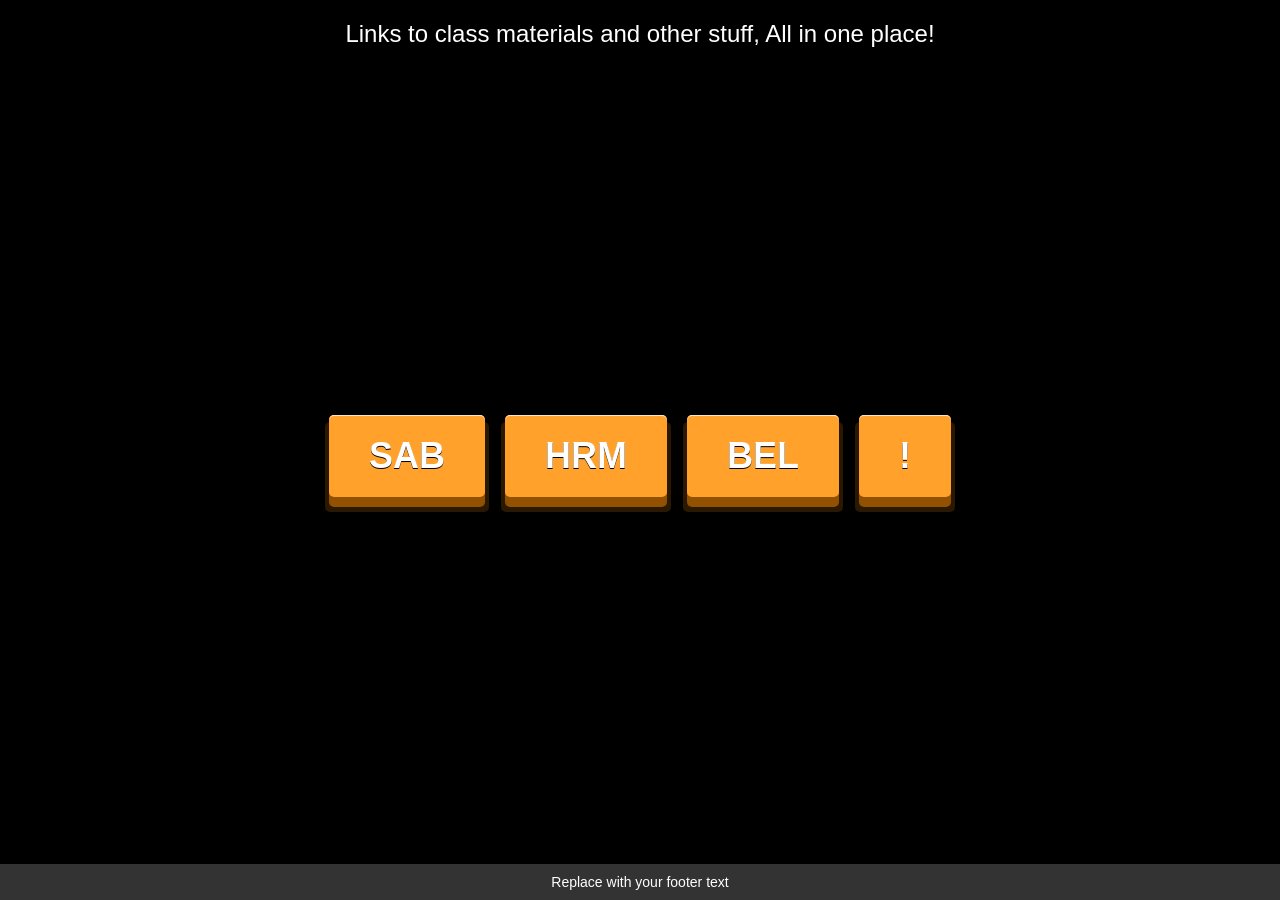
==== index.html @ 5da9407d "Rename main.html to index.html" ====
<!DOCTYPE html>
<html lang="en">

<head>
    <meta charset="UTF-8">
    <meta name="viewport" content="width=device-width, initial-scale=1.0">
    <title>Class Materials Aggregation</title>
    <style>
        body {
            text-align: center;
            background-color: #000;
            color: white;
            font-family: sans-serif;
            margin: 0;
            display: flex;
            flex-direction: column;
            min-height: 100vh;
        }

        #header {
            padding: 20px;
            font-size: 24px;
        }

        #content {
            flex: 1;
            display: flex;
            flex-direction: column;
            /* Stack rows vertically */
            justify-content: center;
            align-items: center;
        }

        .button-row {
            /* Container for each row of buttons */
            display: flex;
            gap: 20px;
            justify-content: center;
            margin-bottom: 20px;
            /* Space between rows */
        }

        .button {
            position: relative;
            display: inline-block;
            margin: 0;
        }

        .button a {
            color: white;
            font-family: Helvetica, sans-serif;
            font-weight: bold;
            font-size: 36px;
            text-align: center;
            text-decoration: none;
            background-color: #FFA12B;
            display: block;
            position: relative;
            padding: 20px 40px;
            -webkit-tap-highlight-color: rgba(0, 0, 0, 0);
            text-shadow: 0px 1px 0px #000;
            filter: drop-shadow(color=#000, offx=0px, offy=1px);
            -webkit-box-shadow: inset 0 1px 0 #FFE5C4, 0 10px 0 #915100;
            -moz-box-shadow: inset 0 1px 0 #FFE5C4, 0 10px 0 #915100;
            box-shadow: inset 0 1px 0 #FFE5C4, 0 10px 0 #915100;
            -webkit-border-radius: 5px;
            -moz-border-radius: 5px;
            border-radius: 5px;
        }

        .button a:active {
            top: 10px;
            background-color: #F78900;
            -webkit-box-shadow: inset 0 1px 0 #FFE5C4, inset 0 -3px 0 #915100;
            -moz-box-shadow: inset 0 1px 0 #FFE5C4, inset 0 -3px px 0 #915100;
            box-shadow: inset 0 1px 0 #FFE5C4, inset 0 -3px 0 #915100;
        }

        .button:after {
            content: "";
            height: 100%;
            width: 100%;
            padding: 4px;
            position: absolute;
            bottom: -15px;
            left: -4px;
            z-index: -1;
            background-color: #2B1800;
            -webkit-border-radius: 5px;
            -moz-border-radius: 5px;
            border-radius: 5px;
        }

        #footer {
            padding: 10px;
            background-color: #333;
            font-size: 14px;
        }

        @media (max-width: 768px) {
            .button a {
                font-size: 24px;
                padding: 15px 30px;
            }

            #header {
                font-size: 20px;
            }

            .button-row {
                flex-direction: column;
                /* Stack buttons in each row */
                margin-bottom: 10px;
                /* Adjust spacing between rows */
            }
        }

        @media (max-width: 480px) {
            .button a {
                font-size: 18px;
                padding: 10px 20px;
            }

            #header {
                font-size: 18px;
            }

        }
    </style>
</head>

<body>

    <div id="header">
        Links to class materials and other stuff, All in one place!
    </div>

    <div id="content">
        <div class="button-row">
            <div class="button">
                <a
                    href="https://bupedubd-my.sharepoint.com/:f:/g/personal/nahid_alam_bup_edu_bd/EsuO9mJWp_BLlsuvo-43uPcBFWOtNDd4WndxlZ3lw2hAUw?e=h2jDGU">SAB</a>
            </div>
            <div class="button">
                <a href="https://drive.google.com/drive/folders/11DWpMFvK7FftxP5cAYH90dJAsr3Jiike?usp=sharing">HRM</a>
            </div>
            <div class="button">
                <a href="https://drive.google.com/drive/folders/1wopepezTb39Oj8psuTtFdzFUug41ikMm?usp=sharing">BEL</a>
            </div>
            <div class="button">
                <a href="https://www.youtube.com/watch?v=dQw4w9WgXcQ">!</a>
            </div>
        </div>

    </div>

    <div id="footer">
        Replace with your footer text
    </div>

</body>

</html>
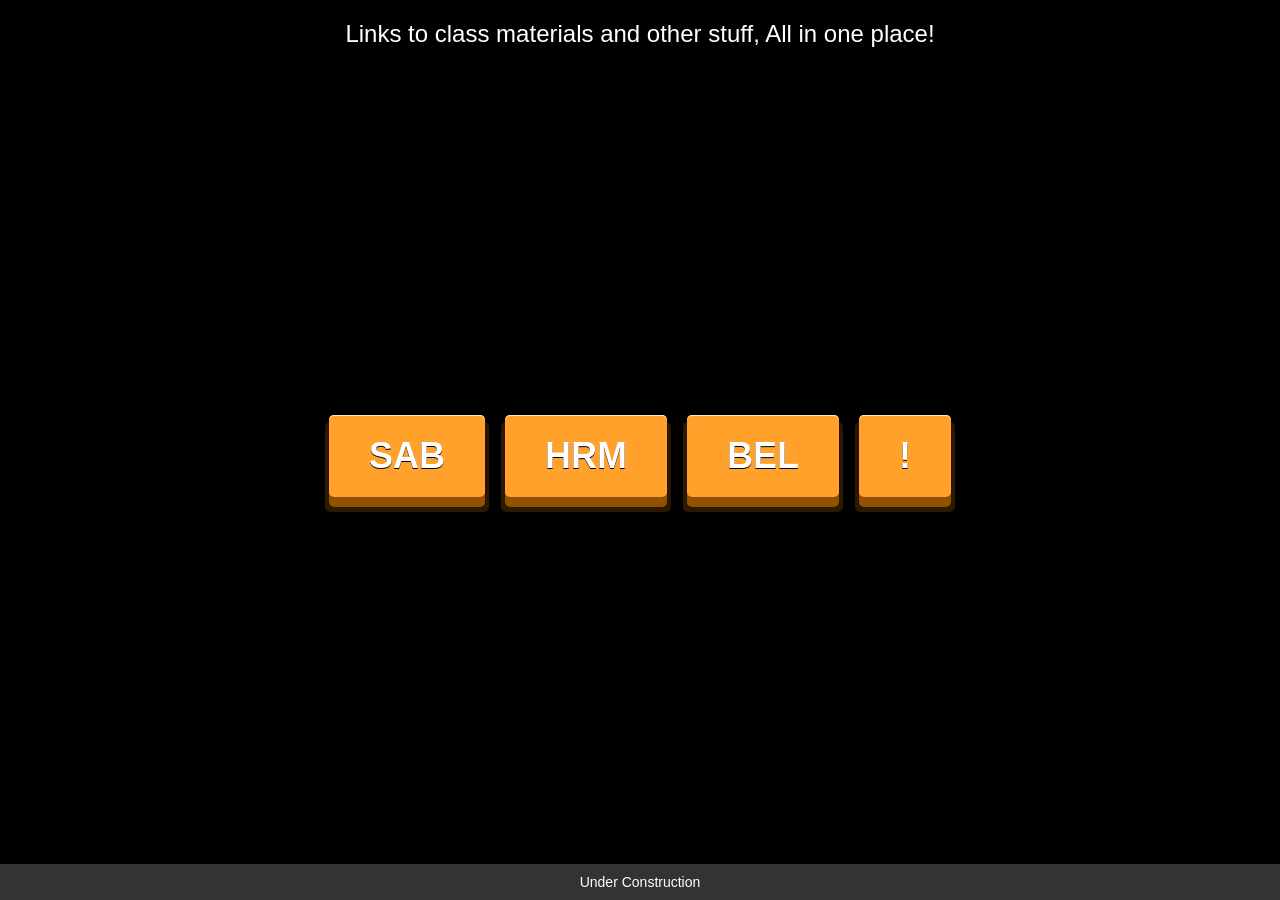
==== commit 6b3cb262: "Update index.html" ====
--- a/index.html
+++ b/index.html
@@ -155,7 +155,7 @@
     </div>
 
     <div id="footer">
-        Replace with your footer text
+        Under Construction
     </div>
 
 </body>
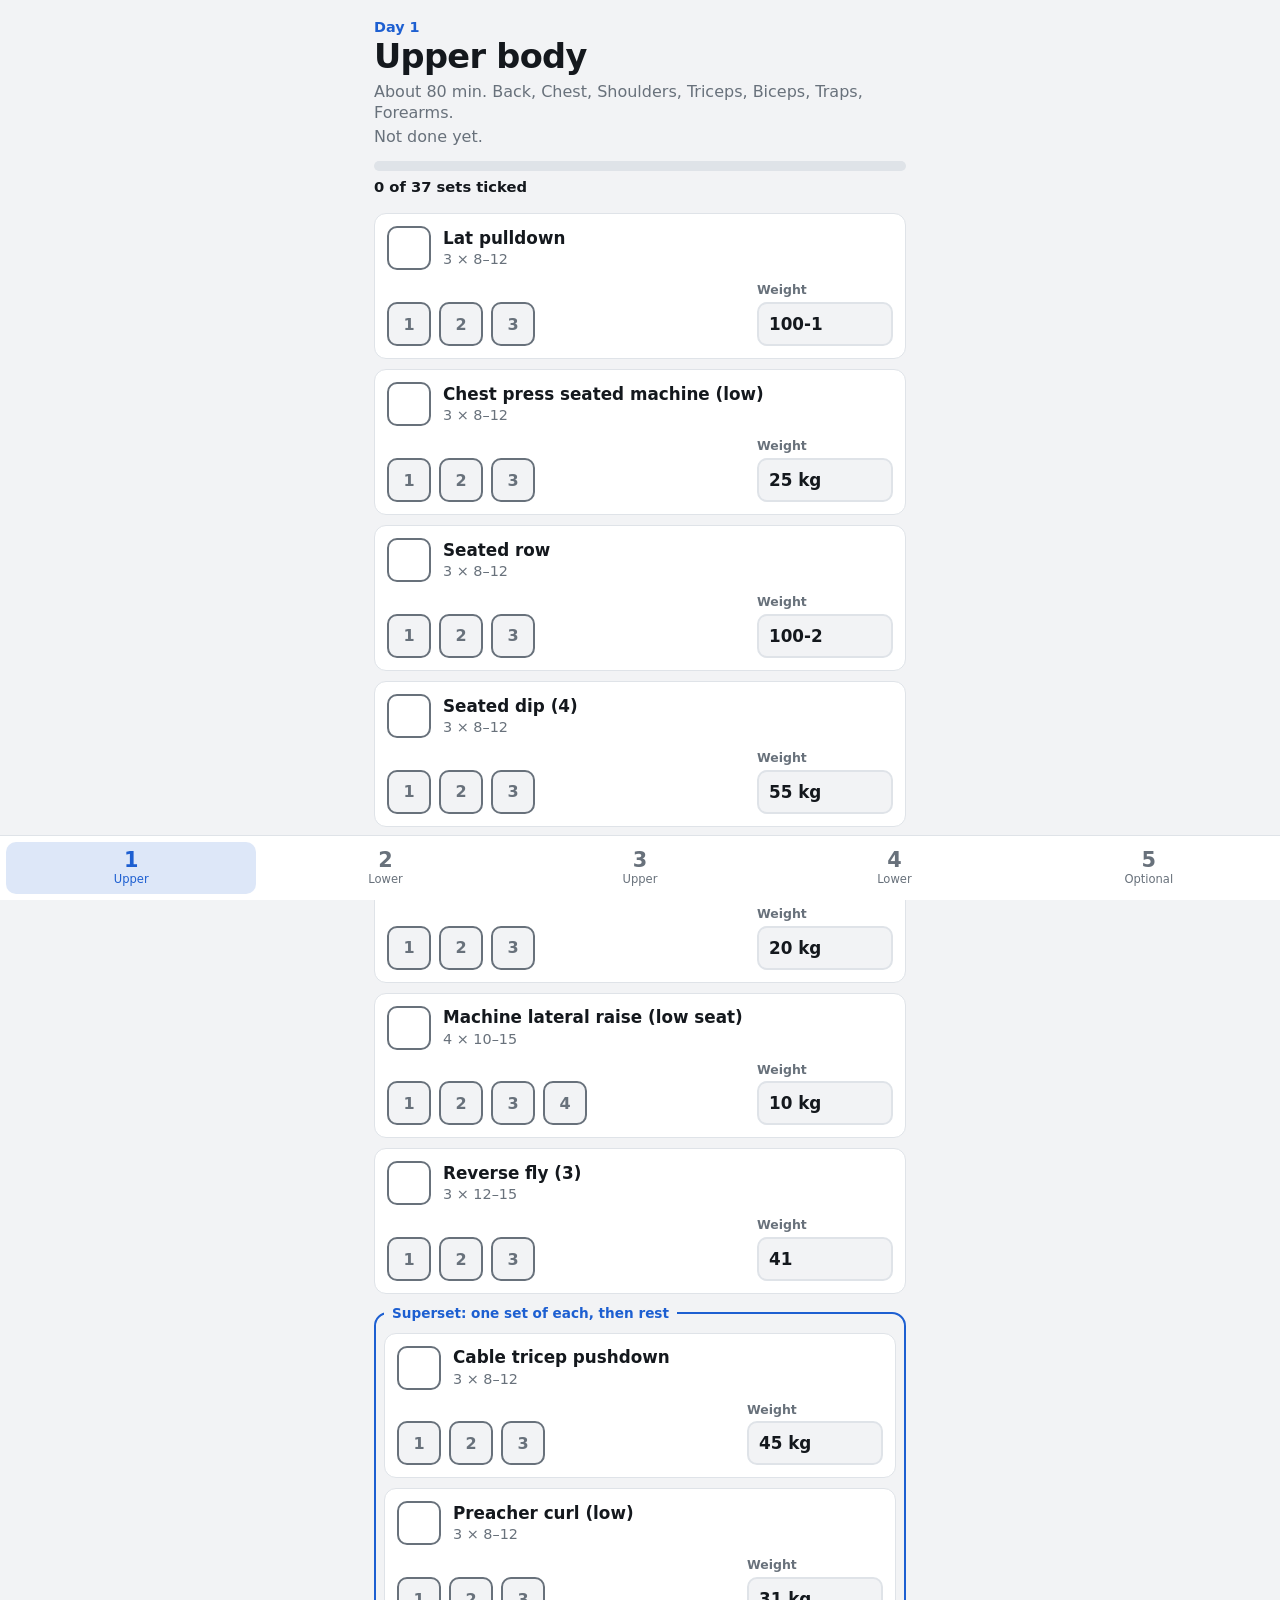
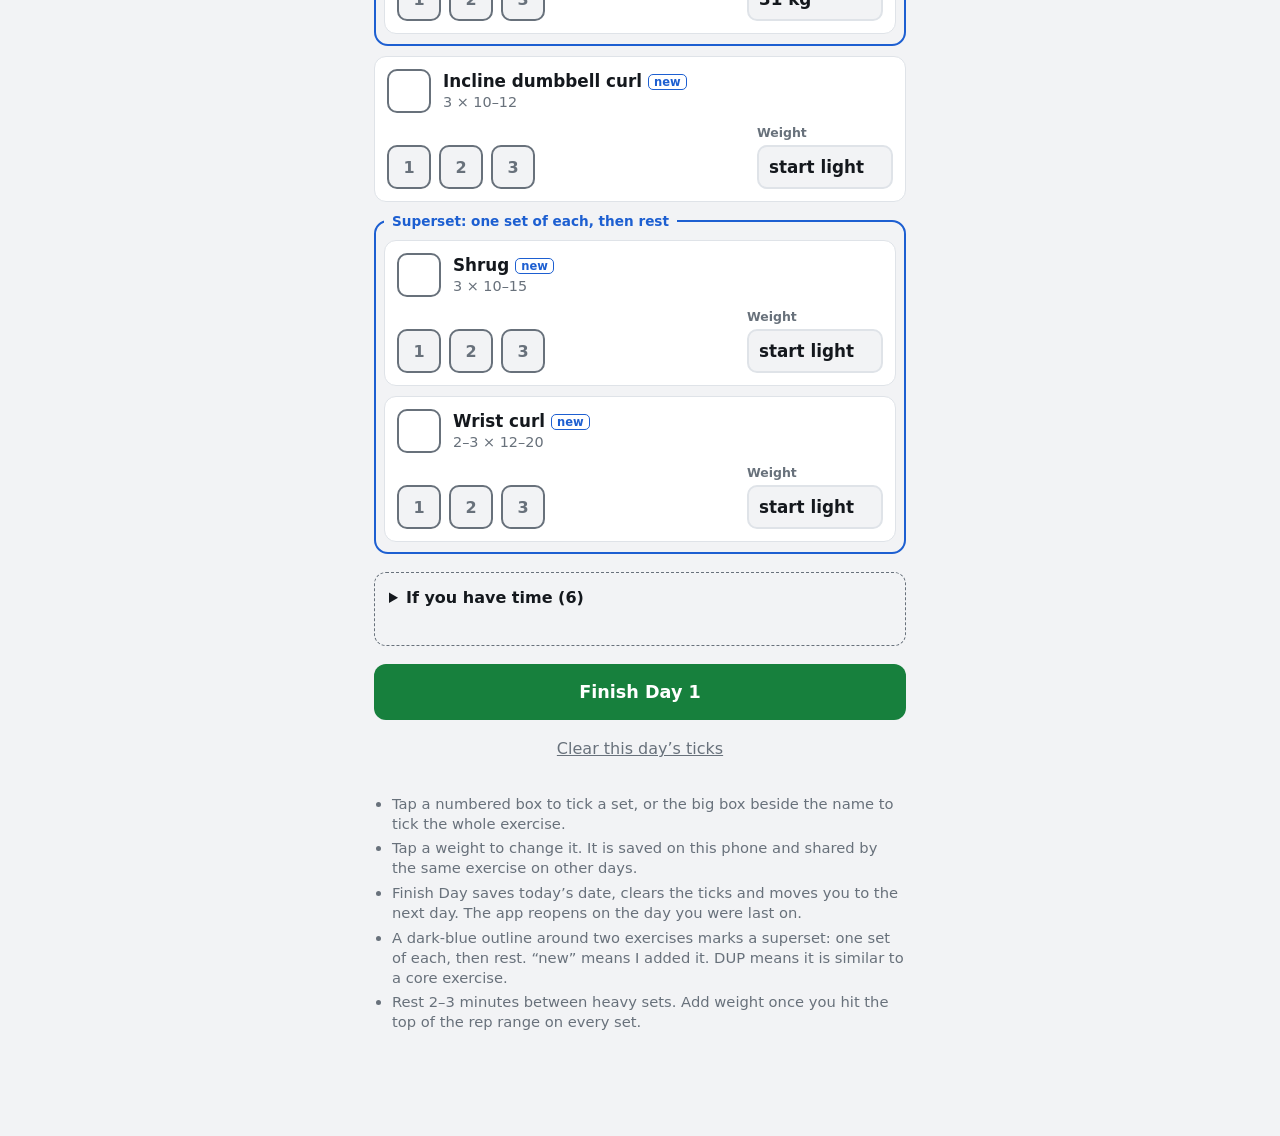
==== commit 9cded55a: "Create index.html" ====
--- a/index.html
+++ b/index.html
@@ -1,163 +1,134 @@
-<!DOCTYPE html>
-<html lang="en">
-
-<head>
-    <meta charset="UTF-8">
-    <meta name="viewport" content="width=device-width, initial-scale=1.0">
-    <title>Class Materials Aggregation</title>
-    <style>
-        body {
-            text-align: center;
-            background-color: #000;
-            color: white;
-            font-family: sans-serif;
-            margin: 0;
-            display: flex;
-            flex-direction: column;
-            min-height: 100vh;
-        }
-
-        #header {
-            padding: 20px;
-            font-size: 24px;
-        }
-
-        #content {
-            flex: 1;
-            display: flex;
-            flex-direction: column;
-            /* Stack rows vertically */
-            justify-content: center;
-            align-items: center;
-        }
-
-        .button-row {
-            /* Container for each row of buttons */
-            display: flex;
-            gap: 20px;
-            justify-content: center;
-            margin-bottom: 20px;
-            /* Space between rows */
-        }
-
-        .button {
-            position: relative;
-            display: inline-block;
-            margin: 0;
-        }
-
-        .button a {
-            color: white;
-            font-family: Helvetica, sans-serif;
-            font-weight: bold;
-            font-size: 36px;
-            text-align: center;
-            text-decoration: none;
-            background-color: #FFA12B;
-            display: block;
-            position: relative;
-            padding: 20px 40px;
-            -webkit-tap-highlight-color: rgba(0, 0, 0, 0);
-            text-shadow: 0px 1px 0px #000;
-            filter: drop-shadow(color=#000, offx=0px, offy=1px);
-            -webkit-box-shadow: inset 0 1px 0 #FFE5C4, 0 10px 0 #915100;
-            -moz-box-shadow: inset 0 1px 0 #FFE5C4, 0 10px 0 #915100;
-            box-shadow: inset 0 1px 0 #FFE5C4, 0 10px 0 #915100;
-            -webkit-border-radius: 5px;
-            -moz-border-radius: 5px;
-            border-radius: 5px;
-        }
-
-        .button a:active {
-            top: 10px;
-            background-color: #F78900;
-            -webkit-box-shadow: inset 0 1px 0 #FFE5C4, inset 0 -3px 0 #915100;
-            -moz-box-shadow: inset 0 1px 0 #FFE5C4, inset 0 -3px px 0 #915100;
-            box-shadow: inset 0 1px 0 #FFE5C4, inset 0 -3px 0 #915100;
-        }
-
-        .button:after {
-            content: "";
-            height: 100%;
-            width: 100%;
-            padding: 4px;
-            position: absolute;
-            bottom: -15px;
-            left: -4px;
-            z-index: -1;
-            background-color: #2B1800;
-            -webkit-border-radius: 5px;
-            -moz-border-radius: 5px;
-            border-radius: 5px;
-        }
-
-        #footer {
-            padding: 10px;
-            background-color: #333;
-            font-size: 14px;
-        }
-
-        @media (max-width: 768px) {
-            .button a {
-                font-size: 24px;
-                padding: 15px 30px;
-            }
-
-            #header {
-                font-size: 20px;
-            }
-
-            .button-row {
-                flex-direction: column;
-                /* Stack buttons in each row */
-                margin-bottom: 10px;
-                /* Adjust spacing between rows */
-            }
-        }
-
-        @media (max-width: 480px) {
-            .button a {
-                font-size: 18px;
-                padding: 10px 20px;
-            }
-
-            #header {
-                font-size: 18px;
-            }
-
-        }
-    </style>
-</head>
-
-<body>
-
-    <div id="header">
-        Links to class materials and other stuff, All in one place!
-    </div>
-
-    <div id="content">
-        <div class="button-row">
-            <div class="button">
-                <a
-                    href="https://bupedubd-my.sharepoint.com/:f:/g/personal/nahid_alam_bup_edu_bd/EsuO9mJWp_BLlsuvo-43uPcBFWOtNDd4WndxlZ3lw2hAUw?e=h2jDGU">SAB</a>
-            </div>
-            <div class="button">
-                <a href="https://drive.google.com/drive/folders/11DWpMFvK7FftxP5cAYH90dJAsr3Jiike?usp=sharing">HRM</a>
-            </div>
-            <div class="button">
-                <a href="https://drive.google.com/drive/folders/1wopepezTb39Oj8psuTtFdzFUug41ikMm?usp=sharing">BEL</a>
-            </div>
-            <div class="button">
-                <a href="https://www.youtube.com/watch?v=dQw4w9WgXcQ">!</a>
-            </div>
-        </div>
-
-    </div>
-
-    <div id="footer">
-        Under Construction
-    </div>
-
-</body>
-
-</html>
+<!doctype html>
+<html lang="en"><head><meta charset="utf-8">
+<meta name="viewport" content="width=device-width, initial-scale=1, viewport-fit=cover">
+<title>My Upper/Lower Training Plan</title>
+<link rel="manifest" href="manifest.webmanifest">
+<link rel="apple-touch-icon" href="icon-180.png">
+<meta name="apple-mobile-web-app-capable" content="yes">
+<meta name="mobile-web-app-capable" content="yes">
+<meta name="apple-mobile-web-app-title" content="Plan">
+<meta name="theme-color" content="#1d5fd1">
+<style>
+:root{--bg:#f2f3f5;--sf:#fff;--ink:#14181d;--mu:#68717b;--ln:#dfe3e8;--ac:#1d5fd1;--ok:#17803d;--okb:#e5f4ea;box-sizing:border-box;padding-top:env(safe-area-inset-top,0px);padding-bottom:env(safe-area-inset-bottom,0px)}
+@media(prefers-color-scheme:dark){:root:not([data-theme="light"]){--bg:#0e1216;--sf:#181d23;--ink:#eef1f4;--mu:#97a1ab;--ln:#2a323b;--ac:#6ea0ff;--ok:#43b96c;--okb:#14281c}}
+:root[data-theme="dark"]{--bg:#0e1216;--sf:#181d23;--ink:#eef1f4;--mu:#97a1ab;--ln:#2a323b;--ac:#6ea0ff;--ok:#43b96c;--okb:#14281c}
+html{scroll-padding-top:env(safe-area-inset-top,0px)}
+*,*::before,*::after{box-sizing:inherit}
+body{margin:0;background:var(--bg);color:var(--ink);font:16px/1.35 -apple-system,system-ui,"Segoe UI",Roboto,sans-serif}
+.w{max-width:560px;margin:0 auto;padding:18px 14px calc(96px + env(safe-area-inset-bottom,0px))}
+.k{font-size:.9rem;font-weight:600;color:var(--ac);margin:0}
+h1{font-size:2.1rem;line-height:1.05;margin:2px 0 6px;letter-spacing:-.02em}
+.sub{margin:2px 0 0;color:var(--mu)}
+.pg{margin:14px 0 16px}
+.pg div{height:10px;background:var(--ln);border-radius:5px;overflow:hidden}
+.pg i{display:block;height:100%;width:0;background:var(--ok);transition:width .2s}
+.pg p{margin:6px 0 0;font-size:.92rem;font-weight:700}
+.bn{background:var(--okb);border:1.5px solid var(--ok);border-radius:10px;padding:10px 12px;margin:0 0 14px;font-weight:600}
+.r{background:var(--sf);border:1.5px solid var(--ln);border-radius:12px;padding:12px;margin:0 0 10px}
+.r.d{border-color:var(--ok);background:var(--okb)}
+.t{display:grid;grid-template-columns:44px 1fr;gap:12px;align-items:center}
+.ck{width:44px;height:44px;border:2.5px solid var(--mu);border-radius:10px;background:var(--sf);color:#fff;font:800 1.7rem/1 system-ui,sans-serif;cursor:pointer;padding:0}
+.ck[aria-pressed="true"]{background:var(--ok);border-color:var(--ok)}
+.nm{font-weight:700;font-size:1.05rem;line-height:1.2}
+.nm small{display:block;font-weight:500;color:var(--mu);font-size:.9rem;margin-top:3px}
+.nw,.dp{font-size:.72rem;font-weight:700;border:1.5px solid currentColor;border-radius:5px;padding:0 5px;margin-left:6px;vertical-align:1px;white-space:nowrap}
+.nw{color:var(--ac)}
+.dp{color:var(--mu);margin:0}
+.b{display:flex;flex-wrap:wrap;gap:12px 14px;align-items:flex-end;justify-content:space-between;margin-top:12px}
+.bxs{display:flex;flex-wrap:wrap;gap:8px}
+.bx{width:44px;height:44px;border:2px solid var(--mu);background:var(--bg);color:var(--mu);border-radius:10px;font:700 1rem system-ui,sans-serif;cursor:pointer;padding:0}
+.bx[aria-pressed="true"]{background:var(--ok);border-color:var(--ok);color:#fff;font-size:1.5rem}
+.wf{display:flex;flex-direction:column;gap:3px;font-size:.78rem;font-weight:600;color:var(--mu)}
+.wf input{width:136px;min-height:44px;font:700 1.05rem system-ui,sans-serif;color:var(--ink);background:var(--bg);border:2px solid var(--ln);border-radius:10px;padding:0 10px}
+.wf input:focus{border-color:var(--ac);outline:none}
+.was{font-size:.8rem;color:var(--mu);margin:8px 0 0}
+.was:empty{display:none}
+fieldset{border:2px solid var(--ac);border-radius:14px;padding:10px 8px 0;margin:0 0 10px;min-width:0}
+legend{padding:0 8px;font-weight:700;font-size:.85rem;color:var(--ac)}
+details{margin:18px 0 0;border:1.5px dashed var(--mu);border-radius:12px;padding:0 10px}
+summary{cursor:pointer;font-weight:700;padding:14px 4px;min-height:44px}
+details .r{margin-bottom:10px}
+.fin{display:block;width:100%;min-height:56px;font:800 1.1rem system-ui,sans-serif;color:#fff;background:var(--ok);border:0;border-radius:12px;margin-top:18px;cursor:pointer}
+.fin.c{background:var(--ac)}
+.lk{display:block;margin:6px auto 0;padding:12px;background:none;border:0;color:var(--mu);font:inherit;text-decoration:underline;cursor:pointer}
+.ft{margin-top:22px;color:var(--mu);font-size:.92rem}
+.ft ul{padding-left:18px;margin:8px 0}
+.ft li{margin:5px 0}
+nav{position:fixed;left:0;right:0;bottom:0;z-index:20;background:var(--sf);border-top:1px solid var(--ln);display:grid;grid-template-columns:repeat(5,1fr);gap:4px;padding:6px 6px calc(6px + env(safe-area-inset-bottom,0px))}
+.tab{position:relative;display:flex;flex-direction:column;align-items:center;justify-content:center;min-height:52px;background:none;border:0;border-radius:10px;color:var(--mu);font:inherit;cursor:pointer;padding:4px 0}
+.tab b{font-size:1.3rem;line-height:1.1}
+.tab span{font-size:.72rem}
+.tab[aria-pressed="true"]{background:color-mix(in srgb,var(--ac) 15%,var(--sf));color:var(--ac)}
+.tab em{position:absolute;top:2px;right:14%;font-style:normal;font-size:.68rem;font-weight:800;color:#fff;background:var(--ok);border-radius:50%;width:16px;height:16px;line-height:16px;text-align:center}
+button:focus-visible,summary:focus-visible{outline:3px solid var(--ac);outline-offset:2px}
+@media(max-width:360px){.bx,.ck{width:40px;height:40px}.t{grid-template-columns:40px 1fr}.wf input{width:120px}}
+</style></head><body>
+<div class="w">
+<main id="m"></main>
+<div class="ft"><ul>
+<li>Tap a numbered box to tick a set, or the big box beside the name to tick the whole exercise.</li>
+<li>Tap a weight to change it. It is saved on this phone and shared by the same exercise on other days.</li>
+<li>Finish Day saves today’s date, clears the ticks and moves you to the next day. The app reopens on the day you were last on.</li>
+<li>A dark-blue outline around two exercises marks a superset: one set of each, then rest. “new” means I added it. DUP means it is similar to a core exercise.</li>
+<li>Rest 2–3 minutes between heavy sets. Add weight once you hit the top of the rep range on every set.</li>
+</ul></div>
+</div>
+<nav id="t" aria-label="Training days"></nav>
+<script>
+var D=[
+{n:1,s:"Upper",t:"Day 1: Upper body",m:"About 80 min",c:"#3b6cf0",ch:["Back","Chest","Shoulders","Triceps","Biceps","Traps","Forearms"],
+g:[[["Lat pulldown","100-1","3 × 8–12"]],[["Chest press seated machine (low)","25 kg","3 × 8–12"]],[["Seated row","100-2","3 × 8–12"]],[["Seated dip (4)","55 kg","3 × 8–12"]],[["Shoulder press machine","20 kg","3 × 8–12"]],[["Machine lateral raise (low seat)","10 kg","4 × 10–15"]],[["Reverse fly (3)","41","3 × 12–15"]],[["Cable tricep pushdown","45 kg","3 × 8–12"],["Preacher curl (low)","31 kg","3 × 8–12"]],[["Incline dumbbell curl","start light","3 × 10–12",1]],[["Shrug","start light","3 × 10–15",1],["Wrist curl","start light","2–3 × 12–20",1]]],
+x:[["Assisted pull-up","37","Lat pulldown"],["Seated lat pull cable","5th weight","Lat pulldown"],["Low row (8)","35","Seated row"],["Seated chest press low","15–20 kg","Chest press"],["Machine shoulder press","20 kg","Shoulder press machine"],["Tricep pushdown solo cab, straight bar (slow)","27 kg / 23","Cable tricep pushdown"]]},
+{n:2,s:"Lower",t:"Day 2: Lower body",m:"About 60 min",c:"#12a371",ch:["Quads","Hamstrings","Glutes","Calves","Abs"],
+g:[[["Leg press (or hack squat / squat)","start light","3 × 8–12",1]],[["Seated leg curl","start light","3 × 8–12",1]],[["Leg extension","65 kg","3 × 8–10"]],[["Hip thrust","start light","3 × 8–12",1]],[["Calf raise","60 kg","3 × 10–12"]],[["Ab crunch (top)","65 kg","3 × 10–12"]]],
+x:[["Hip abduction machine (new add-on)","start light","Outer glutes"]]},
+{n:3,s:"Upper",t:"Day 3: Upper body",m:"About 80 min",c:"#8a5cf0",ch:["Back","Chest","Shoulders","Triceps","Biceps","Traps","Forearms"],
+g:[[["T-bar row","40 kg","4 × 8–12"]],[["Pec deck","77 kg","3 × 10–12"]],[["Lat pullover high cable","45–50 kg","3 × 10–12"]],[["Chest low to high cable (IV)","20 kg","3 × 10–12"]],[["Auto seated shoulder press","58.5 kg","3 × 8–12"]],[["Face pull (26)","50–54","4 × 12–15"]],[["Cross body shoulder cable (IV)","10 kg","4 × 10–15"]],[["Tricep overhead straight bar/cable","36 kg","3 × 8–12"],["Cable hammer curl (low)","23 kg","3 × 8–12"]],[["EZ-bar curl, heavy","start light","3 × 6–10",1]],[["Shrug","start light","3 × 10–15",1],["Reverse wrist curl","start light","2–3 × 12–20",1]]],
+x:[["Barbell bent-over row (also works lower back)","15 kg/side","T-bar row"],["Chest supported row back (8)","35","T-bar row"]]},
+{n:4,s:"Lower",t:"Day 4: Lower body",m:"About 60 min",c:"#b86e00",ch:["Hamstrings","Glutes","Quads","Calves","Abs"],
+g:[[["Romanian deadlift (or back extension)","start light","3 × 8–10",1]],[["Lying leg curl","start light","4 × 12–15",1]],[["Leg press, lighter","start light","3 × 12–15",1]],[["Leg extension","65 kg","3 × 12–15"]],[["Calf raise","60 kg","4 × 12–15"]],[["Ab crunch (top)","65 kg","3 × 12–15"]],[["Plank or cable anti-rotation press","bodyweight / light","3 × 30–45 sec",1]]],x:[]},
+{n:5,s:"Optional",t:"Day 5: Arms and shoulders",m:"About 50 min, optional",c:"#d6336c",o:1,ch:["Biceps","Triceps","Shoulders","Calves","Abs"],
+g:[[["Pull-ups (first, while fresh; underhand hits biceps more)","4 clean","3 × max clean"]],[["Machine lateral raise (low seat)","10 kg","3 × 12–20"]],[["Reverse fly (3)","41","3 × 12–20"]],[["V-bar tricep pushdown solo cab","32 kg","3 × 10–15"],["Bayesian cable curl (arm behind body)","start light","3 × 12–15",1]],[["Calf raise","60 kg","3 × 12–15"]],[["Ab crunch (top)","65 kg","3 × 12–15"]]],x:[]}
+];
+var S={cur:1,done:{},w:{},fin:{}},M=document.getElementById("m"),T=document.getElementById("t"),msg="",arm=0;
+try{var q=JSON.parse(localStorage.getItem("plan-v2")||"null");if(q&&typeof q==="object")S=Object.assign(S,q)}catch(e){}
+if(!D[S.cur-1])S.cur=1;
+function save(){try{localStorage.setItem("plan-v2",JSON.stringify(S))}catch(e){}}
+function h(tag,cls,txt){var e=document.createElement(tag);if(cls)e.className=cls;if(txt!=null)e.textContent=txt;return e}
+function dt(ts){return new Date(ts).toLocaleDateString(undefined,{month:"short",day:"numeric"})}
+function ns(s){var m=s.match(/^(\d+)(?:–(\d+))?/);return +(m[2]||m[1])}
+function wasTxt(n){var c=S.w[n];if(!c||!c.log||!c.log.length)return"";var l=c.log[c.log.length-1];return"Was "+l[1]+", changed "+dt(l[0])}
+function prog(){var d=D[S.cur-1],tot=0,dn=0;d.g.forEach(function(g){g.forEach(function(r){for(var s=1;s<=ns(r[2]);s++){tot++;if(S.done[d.n+"|"+r[0]+"|"+s])dn++}})});
+ var p=document.getElementById("pb");if(p){p.style.width=(tot?dn/tot*100:0)+"%";document.getElementById("pt").textContent=dn+" of "+tot+" sets ticked"}}
+function wf(r,was){var c=S.w[r[0]],v=c?c.v:r[1],l=h("label","wf","Weight"),i=h("input");i.value=v;i.setAttribute("enterkeyhint","done");i.setAttribute("aria-label","Weight for "+r[0]);
+ i.onfocus=function(){i.select()};
+ i.onchange=function(){var o=S.w[r[0]]||{v:r[1],log:[]},nv=i.value.trim();if(!nv||nv===o.v){i.value=o.v;return}o.log=(o.log||[]).concat([[Date.now(),o.v]]);o.v=nv;S.w[r[0]]=o;save();was.textContent=wasTxt(r[0])};
+ l.appendChild(i);return l}
+function row(d,r,ex){var k=d.n+"|"+r[0],e=h("div","r"),t=h("div","t"),ck=h("button","ck"),nm=h("div","nm",r[0]),n=ex?0:ns(r[2]),bx=[],was=h("p","was",wasTxt(r[0]));
+ ck.setAttribute("aria-label","Tick "+r[0]);if(r[3])nm.appendChild(h("span","nw","new"));
+ nm.appendChild(h("small",0,ex?"":r[2]));if(ex)nm.lastChild.appendChild(h("span","dp",r[2]==="Outer glutes"?"Optional add-on":"DUP of "+r[2]));
+ t.appendChild(ck);t.appendChild(nm);e.appendChild(t);
+ var b=h("div","b"),xs=h("div","bxs");
+ function paint(){var on=ex?!!S.done[k]:bx.every(function(o){return S.done[o.k]});e.className="r"+(on?" d":"");ck.setAttribute("aria-pressed",on);ck.textContent=on?"✓":"";bx.forEach(function(o){var y=!!S.done[o.k];o.el.setAttribute("aria-pressed",y);o.el.textContent=y?"✓":o.s});prog()}
+ function flip(key){if(S.done[key])delete S.done[key];else S.done[key]=1}
+ for(var s=1;s<=n;s++)(function(s){var el=h("button","bx"),o={el:el,s:s,k:k+"|"+s};el.setAttribute("aria-label","Set "+s+" of "+r[0]);el.onclick=function(){flip(o.k);save();paint()};bx.push(o);xs.appendChild(el)})(s);
+ ck.onclick=function(){if(ex)flip(k);else{var on=bx.every(function(o){return S.done[o.k]});bx.forEach(function(o){if(on)delete S.done[o.k];else S.done[o.k]=1})}save();paint()};
+ if(n)b.appendChild(xs);b.appendChild(wf(r,was));e.appendChild(b);e.appendChild(was);paint();return e}
+function clr(n){Object.keys(S.done).forEach(function(k){if(k.indexOf(n+"|")===0)delete S.done[k]})}
+function tabs(){T.innerHTML="";D.forEach(function(d){var b=h("button","tab"),f=S.fin[d.n]&&Date.now()-S.fin[d.n]<6048e5;b.appendChild(h("b",0,d.n));b.appendChild(h("span",0,d.s));if(f)b.appendChild(h("em",0,"✓"));
+ b.setAttribute("aria-pressed",d.n===S.cur);b.setAttribute("aria-label","Day "+d.n+", "+d.s+(d.o?", optional":"")+(f?", done this week":""));
+ b.onclick=function(){S.cur=d.n;save();render();window.scrollTo(0,0)};T.appendChild(b)})}
+function render(){var d=D[S.cur-1];tabs();M.innerHTML="";
+ if(msg){M.appendChild(h("div","bn",msg));msg=""}
+ M.appendChild(h("p","k","Day "+d.n+(d.o?", optional":"")));M.appendChild(h("h1",0,d.t.replace(/^Day \d: /,"")));
+ M.appendChild(h("p","sub",d.m+". "+d.ch.join(", ")+"."));M.appendChild(h("p","sub",S.fin[d.n]?"Last done "+dt(S.fin[d.n]):"Not done yet."));
+ var pg=h("div","pg"),bar=h("div"),pb=h("i");pb.id="pb";bar.appendChild(pb);pg.appendChild(bar);var pt=h("p");pt.id="pt";pg.appendChild(pt);M.appendChild(pg);
+ d.g.forEach(function(g){if(g.length===1){M.appendChild(row(d,g[0]))}else{var f=h("fieldset");f.appendChild(h("legend",0,"Superset: one set of each, then rest"));g.forEach(function(r){f.appendChild(row(d,r))});M.appendChild(f)}});
+ if(d.x.length){var dd=h("details");dd.appendChild(h("summary",0,"If you have time ("+d.x.length+")"));d.x.forEach(function(x){dd.appendChild(row(d,x,1))});M.appendChild(dd)}
+ var f=h("button","fin","Finish Day "+d.n);
+ f.onclick=function(){if(!arm){arm=1;f.textContent="Tap again to save Day "+d.n+" and move on";f.className="fin c";setTimeout(function(){arm=0;if(f.isConnected){f.textContent="Finish Day "+d.n;f.className="fin"}},4000);return}
+  arm=0;S.fin[d.n]=Date.now();clr(d.n);var nx=d.n>=4?1:d.n+1;S.cur=nx;msg="Day "+d.n+" saved. Next up: Day "+nx+".";save();render();window.scrollTo(0,0)};
+ M.appendChild(f);var c=h("button","lk","Clear this day’s ticks");c.onclick=function(){clr(d.n);save();render()};M.appendChild(c);prog()}
+render();
+if('serviceWorker' in navigator){try{navigator.serviceWorker.register('sw.js').catch(function(){})}catch(e){}}
+</script></body></html>
